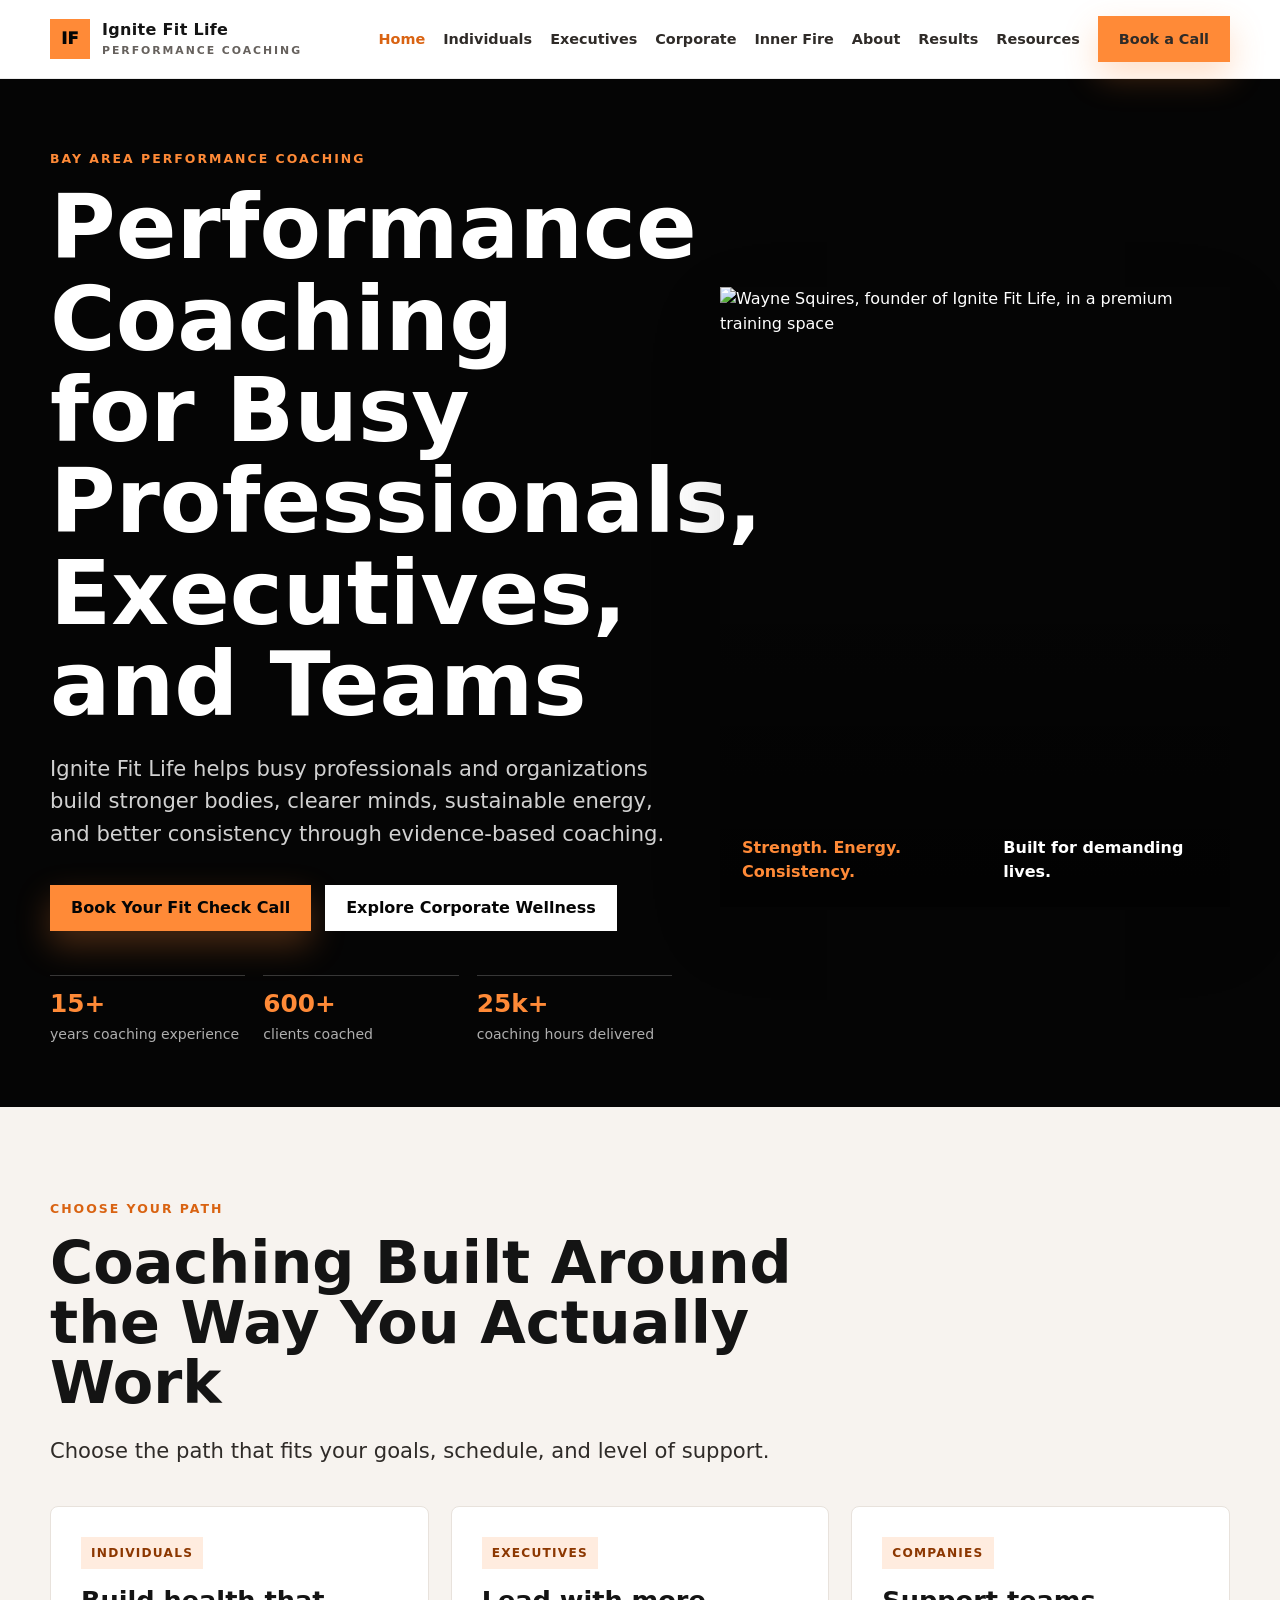
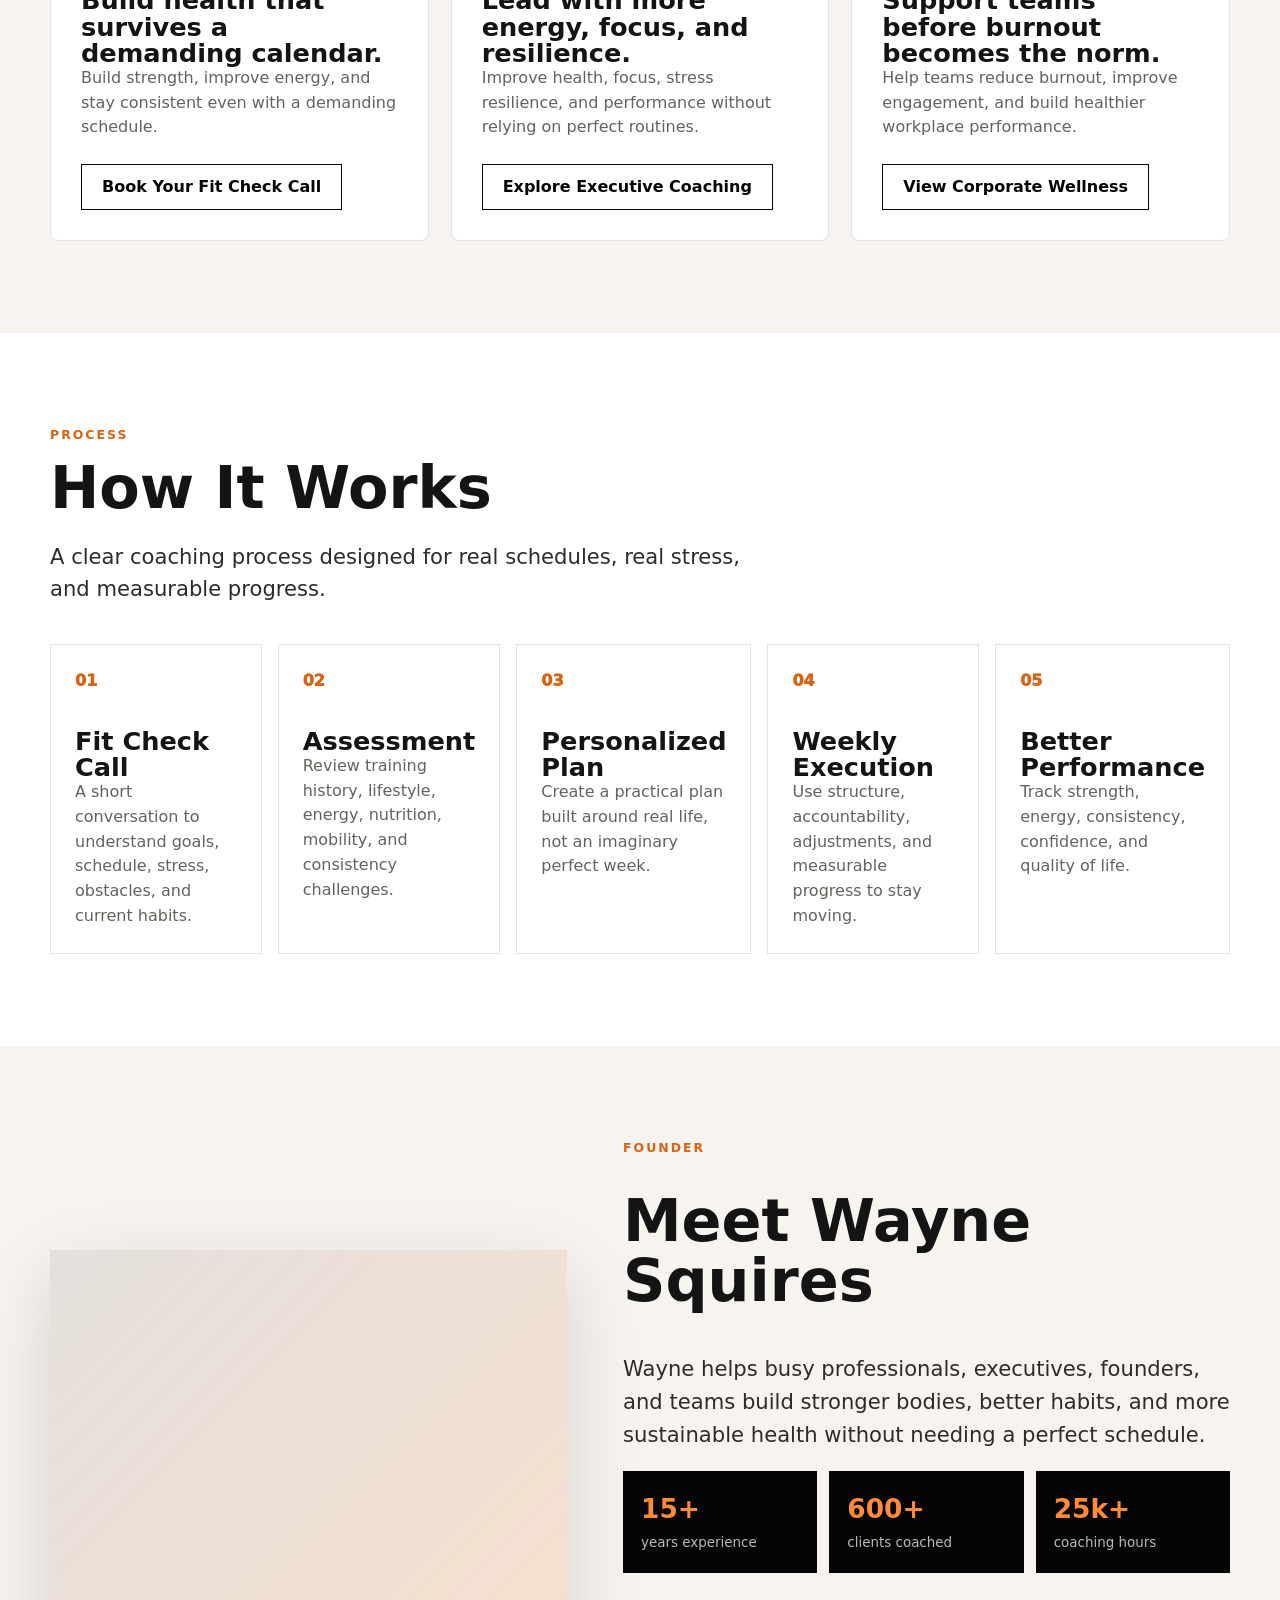
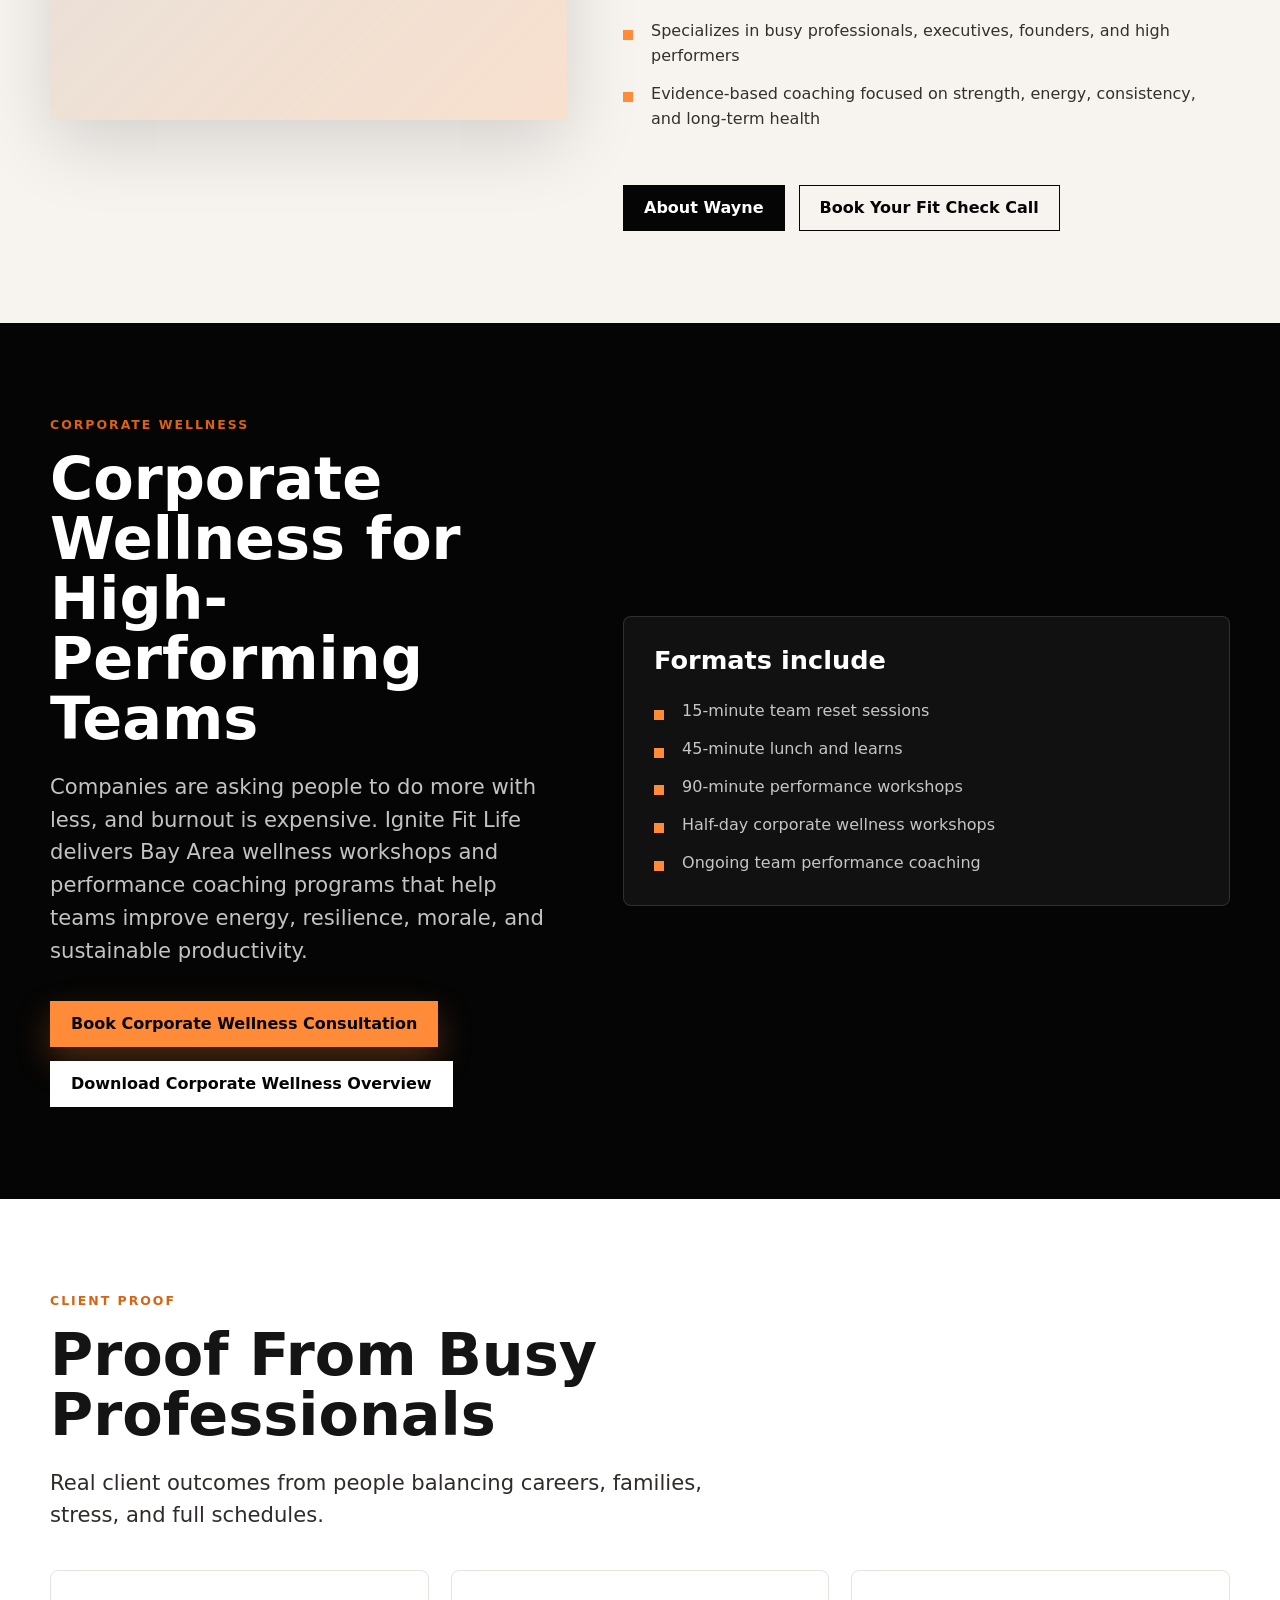
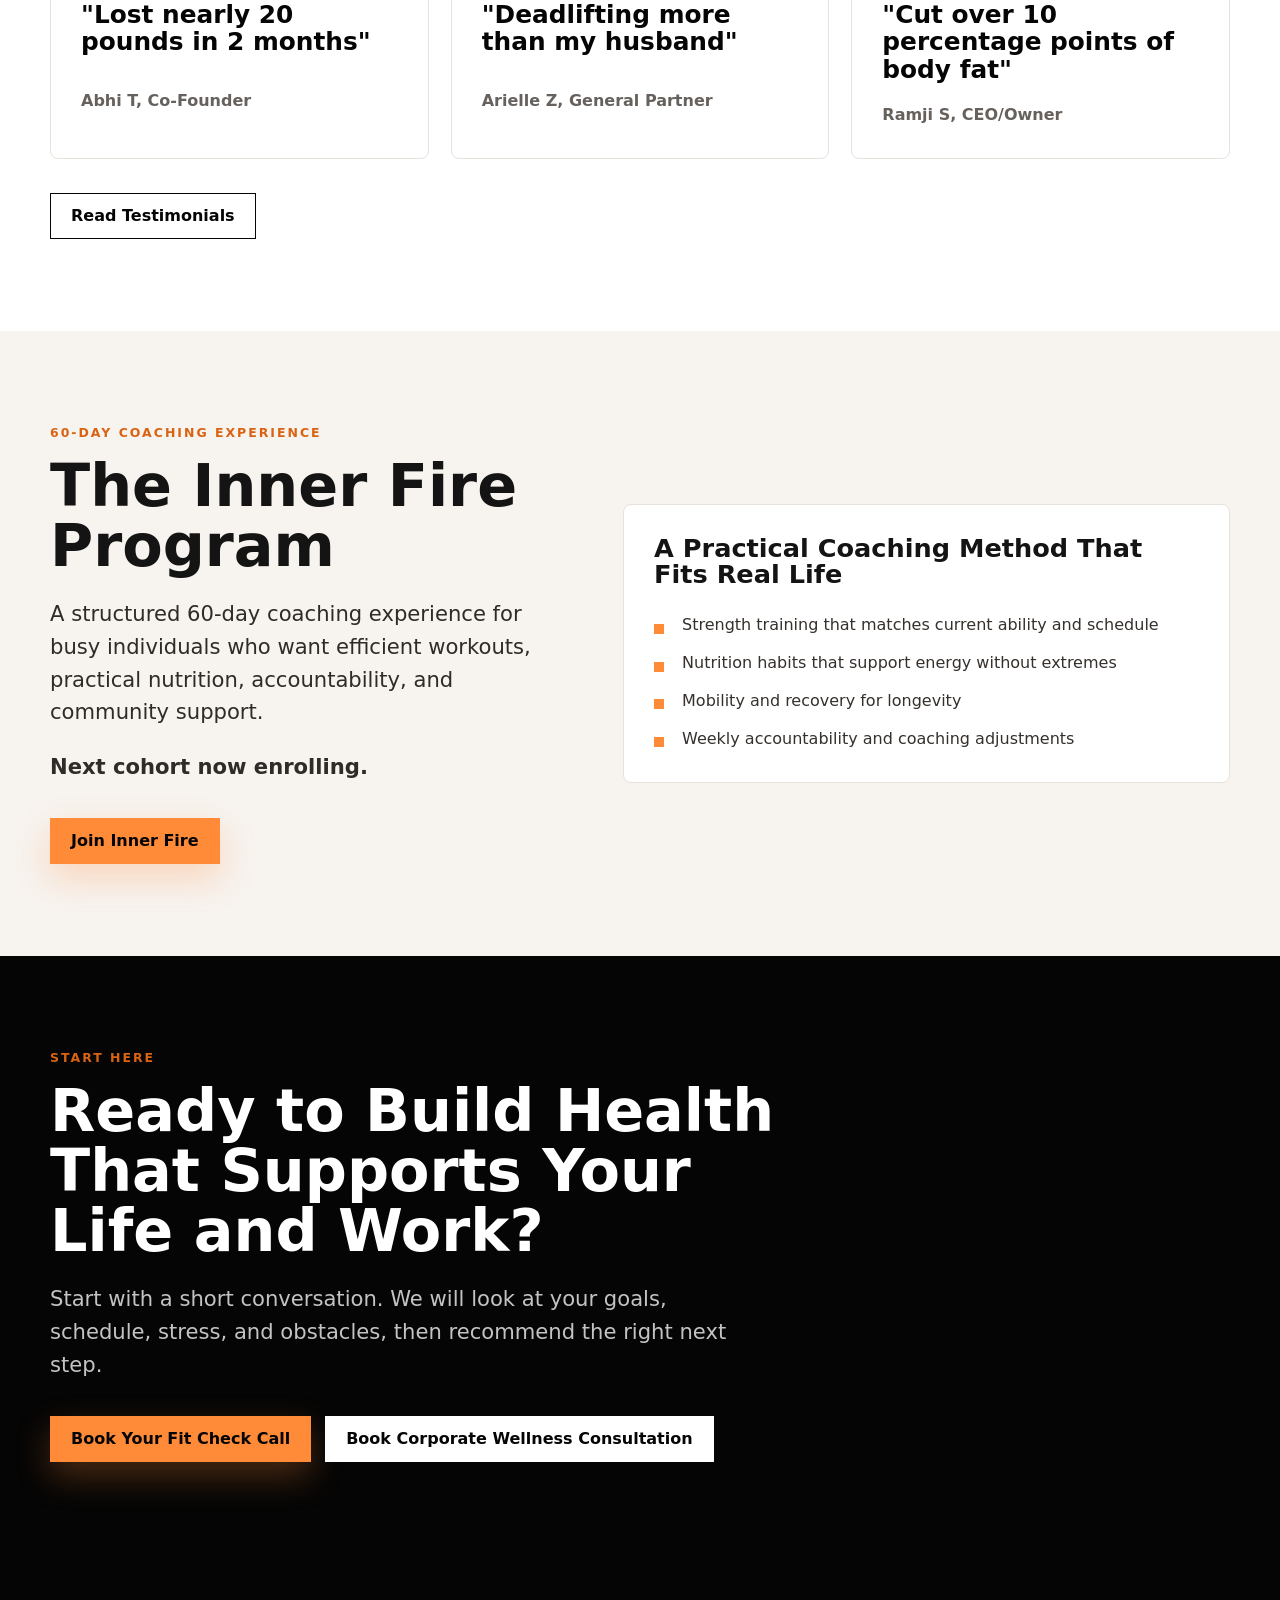
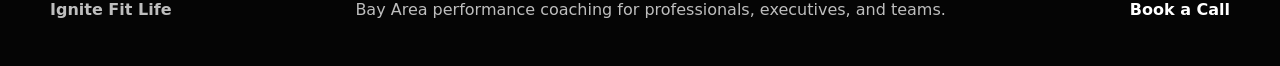
==== index.html @ bec77157 "Add files via upload" ====
<!doctype html>
<html lang="en">
<head>
  <meta charset="utf-8">
  <meta name="viewport" content="width=device-width, initial-scale=1">
  <title>Ignite Fit Life | Executive Fitness Coaching & Corporate Wellness Bay Area</title>
  <meta name="description" content="Performance coaching for busy professionals, founders, executives, and teams in the San Francisco Bay Area.">
  <link rel="stylesheet" href="styles.css">
</head>
<body>
  <header class="site-header">
    <div class="nav-wrap">
      <a class="brand" href="index.html" aria-label="Ignite Fit Life home"><span class="brand-mark">IF</span><span>Ignite Fit Life<small>Performance Coaching</small></span></a>
      <button class="nav-toggle" aria-label="Open navigation" aria-expanded="false">+</button>
      <nav class="main-nav" aria-label="Main navigation">
        <a aria-current="page" href="index.html">Home</a>
        <a href="individual-coaching.html">Individuals</a>
        <a href="executive-performance-coaching.html">Executives</a>
        <a href="corporate-wellness.html">Corporate</a>
        <a href="inner-fire-program.html">Inner Fire</a>
        <a href="about-wayne.html">About</a>
        <a href="testimonials.html">Results</a>
        <a href="blog-resources.html">Resources</a>
        <a class="nav-cta" href="contact-book-call.html">Book a Call</a>
      </nav>
    </div>
  </header>

  <main>
    <section class="hero">
      <div class="hero-inner">
        <div>
          <p class="eyebrow">Bay Area performance coaching</p>
          <h1>Performance Coaching for Busy Professionals, Executives, and Teams</h1>
          <p class="lead">Ignite Fit Life helps busy professionals and organizations build stronger bodies, clearer minds, sustainable energy, and better consistency through evidence-based coaching.</p>
          <div class="hero-actions">
            <a class="button" href="https://coachingignitefitlife.com/schedule-page-9878" target="_blank" rel="noopener">Book Your Fit Check Call</a>
            <a class="button secondary" href="corporate-wellness.html">Explore Corporate Wellness</a>
          </div>
          <div class="hero-proof" aria-label="Coaching credibility">
            <div class="metric"><strong>15+</strong><span>years coaching experience</span></div>
            <div class="metric"><strong>600+</strong><span>clients coached</span></div>
            <div class="metric"><strong>25k+</strong><span>coaching hours delivered</span></div>
          </div>
        </div>
        <div class="hero-media">
          <img src="assets/wayne-hero.png" alt="Wayne Squires, founder of Ignite Fit Life, in a premium training space">
          <div class="media-note"><span>Strength. Energy. Consistency.</span><b>Built for demanding lives.</b></div>
        </div>
      </div>
    </section>

    <section class="section soft">
      <div class="container">
        <p class="eyebrow">Choose your path</p>
        <h2>Coaching Built Around the Way You Actually Work</h2>
        <p class="lead">Choose the path that fits your goals, schedule, and level of support.</p>
        <div class="grid three" style="margin-top:38px">
          <article class="card">
            <span class="tag">Individuals</span>
            <h3>Build health that survives a demanding calendar.</h3>
            <p>Build strength, improve energy, and stay consistent even with a demanding schedule.</p>
            <a class="button outline" href="individual-coaching.html">Book Your Fit Check Call</a>
          </article>
          <article class="card">
            <span class="tag">Executives</span>
            <h3>Lead with more energy, focus, and resilience.</h3>
            <p>Improve health, focus, stress resilience, and performance without relying on perfect routines.</p>
            <a class="button outline" href="executive-performance-coaching.html">Explore Executive Coaching</a>
          </article>
          <article class="card">
            <span class="tag">Companies</span>
            <h3>Support teams before burnout becomes the norm.</h3>
            <p>Help teams reduce burnout, improve engagement, and build healthier workplace performance.</p>
            <a class="button outline" href="corporate-wellness.html">View Corporate Wellness</a>
          </article>
        </div>
      </div>
    </section>

    <section class="section">
      <div class="container">
        <p class="eyebrow">Process</p>
        <h2>How It Works</h2>
        <p class="lead">A clear coaching process designed for real schedules, real stress, and measurable progress.</p>
        <div class="timeline">
          <div class="step"><h3>Fit Check Call</h3><p class="muted">A short conversation to understand goals, schedule, stress, obstacles, and current habits.</p></div>
          <div class="step"><h3>Assessment</h3><p class="muted">Review training history, lifestyle, energy, nutrition, mobility, and consistency challenges.</p></div>
          <div class="step"><h3>Personalized Plan</h3><p class="muted">Create a practical plan built around real life, not an imaginary perfect week.</p></div>
          <div class="step"><h3>Weekly Execution</h3><p class="muted">Use structure, accountability, adjustments, and measurable progress to stay moving.</p></div>
          <div class="step"><h3>Better Performance</h3><p class="muted">Track strength, energy, consistency, confidence, and quality of life.</p></div>
        </div>
      </div>
    </section>

    <section class="section soft">
      <div class="container split">
        <div class="image-block" role="img" aria-label="Wayne Squires coaching a busy professional in San Francisco"></div>
        <div class="profile-panel">
          <p class="eyebrow">Founder</p>
          <h2>Meet Wayne Squires</h2>
          <p class="lead">Wayne helps busy professionals, executives, founders, and teams build stronger bodies, better habits, and more sustainable health without needing a perfect schedule.</p>
          <div class="stat-grid">
            <div class="stat"><strong>15+</strong><span>years experience</span></div>
            <div class="stat"><strong>600+</strong><span>clients coached</span></div>
            <div class="stat"><strong>25k+</strong><span>coaching hours</span></div>
          </div>
          <ul class="list">
            <li>Specializes in busy professionals, executives, founders, and high performers</li>
            <li>Evidence-based coaching focused on strength, energy, consistency, and long-term health</li>
          </ul>
          <div class="cta-row"><a class="button dark" href="about-wayne.html">About Wayne</a><a class="button outline" href="https://coachingignitefitlife.com/schedule-page-9878" target="_blank" rel="noopener">Book Your Fit Check Call</a></div>
        </div>
      </div>
    </section>

    <section class="section dark-band">
      <div class="container split">
        <div>
          <p class="eyebrow">Corporate wellness</p>
          <h2>Corporate Wellness for High-Performing Teams</h2>
          <p class="lead">Companies are asking people to do more with less, and burnout is expensive. Ignite Fit Life delivers Bay Area wellness workshops and performance coaching programs that help teams improve energy, resilience, morale, and sustainable productivity.</p>
          <div class="cta-row"><a class="button" href="https://link.apisystem.tech/widget/form/KlIVUCkovBRQIQa1qWDo" target="_blank" rel="noopener">Book Corporate Wellness Consultation</a><a class="button secondary" href="assets/ignite-corporate-wellness-brochure.pdf" target="_blank" rel="noopener">Download Corporate Wellness Overview</a></div>
        </div>
        <div class="card dark-card">
          <h3>Formats include</h3>
          <ul class="list">
            <li>15-minute team reset sessions</li>
            <li>45-minute lunch and learns</li>
            <li>90-minute performance workshops</li>
            <li>Half-day corporate wellness workshops</li>
            <li>Ongoing team performance coaching</li>
          </ul>
        </div>
      </div>
    </section>

    <section class="section">
      <div class="container">
        <p class="eyebrow">Client proof</p>
        <h2>Proof From Busy Professionals</h2>
        <p class="lead">Real client outcomes from people balancing careers, families, stress, and full schedules.</p>
        <div class="grid four grid three" style="margin-top:38px">
          <article class="card quote"><blockquote>"Lost nearly 20 pounds in 2 months"</blockquote><cite>Abhi T, Co-Founder</cite></article>
          <article class="card quote"><blockquote>"Deadlifting more than my husband"</blockquote><cite>Arielle Z, General Partner</cite></article>
          <article class="card quote"><blockquote>"Cut over 10 percentage points of body fat"</blockquote><cite>Ramji S, CEO/Owner</cite></article>
        </div>
        <div class="cta-row"><a class="button outline" href="testimonials.html">Read Testimonials</a></div>
      </div>
    </section>

    <section class="section soft">
      <div class="container split">
        <div>
          <p class="eyebrow">60-day coaching experience</p>
          <h2>The Inner Fire Program</h2>
          <p class="lead">A structured 60-day coaching experience for busy individuals who want efficient workouts, practical nutrition, accountability, and community support.</p>
          <p class="lead"><b>Next cohort now enrolling.</b></p>
          <div class="cta-row"><a class="button" href="inner-fire-program.html">Join Inner Fire</a></div>
        </div>
        <div class="card">
          <h3>A Practical Coaching Method That Fits Real Life</h3>
          <ul class="list">
            <li>Strength training that matches current ability and schedule</li>
            <li>Nutrition habits that support energy without extremes</li>
            <li>Mobility and recovery for longevity</li>
            <li>Weekly accountability and coaching adjustments</li>
          </ul>
        </div>
      </div>
    </section>

    <section class="section dark-band">
      <div class="container">
        <p class="eyebrow">Start here</p>
        <h2>Ready to Build Health That Supports Your Life and Work?</h2>
        <p class="lead">Start with a short conversation. We will look at your goals, schedule, stress, and obstacles, then recommend the right next step.</p>
        <div class="cta-row"><a class="button" href="https://coachingignitefitlife.com/schedule-page-9878" target="_blank" rel="noopener">Book Your Fit Check Call</a><a class="button secondary" href="https://link.apisystem.tech/widget/form/KlIVUCkovBRQIQa1qWDo" target="_blank" rel="noopener">Book Corporate Wellness Consultation</a></div>
      </div>
    </section>
  </main>

  <footer class="footer"><div class="footer-inner"><b>Ignite Fit Life</b><span>Bay Area performance coaching for professionals, executives, and teams.</span><a href="contact-book-call.html">Book a Call</a></div></footer>
  <script src="script.js"></script>
</body>
</html>
---- styles.css ----
:root {
  --black: #050505;
  --ink: #141414;
  --muted: #66615d;
  --line: #e8e2dc;
  --soft: #f7f3ef;
  --white: #ffffff;
  --orange: #ff8a37;
  --orange-dark: #d96312;
  --shadow: 0 24px 70px rgba(0, 0, 0, 0.14);
}

* {
  box-sizing: border-box;
}

html {
  scroll-behavior: smooth;
}

body {
  margin: 0;
  font-family: Inter, ui-sans-serif, system-ui, -apple-system, BlinkMacSystemFont, "Segoe UI", sans-serif;
  color: var(--ink);
  background: var(--white);
  line-height: 1.55;
}

img {
  display: block;
  width: 100%;
}

a {
  color: inherit;
  text-decoration: none;
}

.site-header {
  position: sticky;
  top: 0;
  z-index: 20;
  background: rgba(255, 255, 255, 0.94);
  border-bottom: 1px solid rgba(0, 0, 0, 0.08);
  backdrop-filter: blur(18px);
}

.nav-wrap {
  width: min(1180px, calc(100% - 32px));
  margin: 0 auto;
  min-height: 78px;
  display: flex;
  align-items: center;
  justify-content: space-between;
  gap: 20px;
}

.brand {
  display: flex;
  align-items: center;
  gap: 12px;
  font-weight: 900;
  letter-spacing: 0.02em;
}

.brand-mark {
  display: grid;
  place-items: center;
  width: 40px;
  height: 40px;
  color: var(--black);
  background: var(--orange);
  font-weight: 950;
}

.brand small {
  display: block;
  color: var(--muted);
  font-size: 0.68rem;
  font-weight: 750;
  letter-spacing: 0.18em;
  text-transform: uppercase;
}

.nav-toggle {
  display: none;
  width: 44px;
  height: 44px;
  border: 1px solid var(--line);
  background: var(--white);
  color: var(--black);
  font-size: 1.35rem;
}

.main-nav {
  display: flex;
  align-items: center;
  gap: 18px;
  font-size: 0.9rem;
  font-weight: 750;
}

.main-nav a {
  color: #2f2b28;
}

.main-nav a:hover,
.main-nav a[aria-current="page"] {
  color: var(--orange-dark);
}

.nav-cta,
.button {
  display: inline-flex;
  align-items: center;
  justify-content: center;
  min-height: 46px;
  padding: 0 20px;
  border: 1px solid transparent;
  background: var(--orange);
  color: var(--black);
  font-weight: 900;
  line-height: 1;
  box-shadow: 0 14px 34px rgba(255, 138, 55, 0.28);
}

.button.secondary {
  background: var(--white);
  color: var(--black);
  border-color: rgba(255, 255, 255, 0.55);
  box-shadow: none;
}

.button.outline {
  background: transparent;
  color: var(--black);
  border-color: var(--black);
  box-shadow: none;
}

.button.dark {
  background: var(--black);
  color: var(--white);
  box-shadow: none;
}

.section {
  padding: 92px 0;
}

.section.tight {
  padding: 64px 0;
}

.container {
  width: min(1180px, calc(100% - 32px));
  margin: 0 auto;
}

.eyebrow {
  margin: 0 0 14px;
  color: var(--orange-dark);
  font-size: 0.78rem;
  font-weight: 900;
  letter-spacing: 0.16em;
  text-transform: uppercase;
}

h1,
h2,
h3 {
  margin: 0;
  line-height: 1.02;
  letter-spacing: 0;
}

h1 {
  max-width: 850px;
  font-size: clamp(3rem, 7vw, 6.9rem);
}

h2 {
  max-width: 780px;
  font-size: clamp(2.1rem, 4.6vw, 4.25rem);
}

h3 {
  font-size: clamp(1.25rem, 2vw, 1.75rem);
}

p {
  margin: 0;
}

.lead {
  max-width: 720px;
  margin-top: 22px;
  color: #2f2b28;
  font-size: clamp(1.05rem, 2vw, 1.32rem);
}

.hero {
  min-height: calc(100svh - 78px);
  display: grid;
  align-items: stretch;
  background: var(--black);
  color: var(--white);
}

.hero-inner {
  width: min(1180px, calc(100% - 32px));
  margin: 0 auto;
  display: grid;
  grid-template-columns: minmax(0, 1fr) minmax(370px, 0.82fr);
  gap: 48px;
  align-items: center;
  padding: 70px 0 62px;
}

.hero .eyebrow {
  color: var(--orange);
}

.hero .lead {
  color: rgba(255, 255, 255, 0.82);
}

.hero-actions,
.cta-row {
  display: flex;
  flex-wrap: wrap;
  gap: 14px;
  margin-top: 34px;
}

.hero-proof {
  display: grid;
  grid-template-columns: repeat(3, 1fr);
  gap: 18px;
  max-width: 650px;
  margin-top: 44px;
}

.metric {
  border-top: 1px solid rgba(255, 255, 255, 0.2);
  padding-top: 16px;
}

.metric strong {
  display: block;
  color: var(--orange);
  font-size: 1.55rem;
  line-height: 1;
}

.metric span {
  display: block;
  margin-top: 7px;
  color: rgba(255, 255, 255, 0.68);
  font-size: 0.88rem;
}

.hero-media {
  position: relative;
  min-height: 620px;
  overflow: hidden;
  box-shadow: var(--shadow);
}

.hero-media img {
  height: 100%;
  object-fit: cover;
  object-position: center top;
}

.hero-media:after {
  content: "";
  position: absolute;
  inset: 0;
  background: linear-gradient(180deg, transparent 46%, rgba(0, 0, 0, 0.65));
}

.media-note {
  position: absolute;
  left: 22px;
  right: 22px;
  bottom: 22px;
  z-index: 1;
  display: flex;
  justify-content: space-between;
  gap: 18px;
  color: var(--white);
  font-weight: 850;
}

.media-note span {
  color: var(--orange);
}

.split {
  display: grid;
  grid-template-columns: 0.92fr 1.08fr;
  gap: 56px;
  align-items: center;
}

.soft {
  background: var(--soft);
}

.dark-band {
  background: var(--black);
  color: var(--white);
}

.dark-band .lead,
.dark-band .muted,
.dark-band .list li {
  color: rgba(255, 255, 255, 0.76);
}

.grid {
  display: grid;
  gap: 22px;
}

.grid.three {
  grid-template-columns: repeat(3, 1fr);
}

.grid.two {
  grid-template-columns: repeat(2, 1fr);
}

.card {
  border: 1px solid var(--line);
  background: var(--white);
  padding: 30px;
  border-radius: 8px;
}

.card.dark-card {
  background: #111;
  border-color: rgba(255, 255, 255, 0.13);
  color: var(--white);
}

.card .tag {
  display: inline-block;
  margin-bottom: 18px;
  padding: 7px 10px;
  background: rgba(255, 138, 55, 0.16);
  color: #8c3700;
  font-size: 0.76rem;
  font-weight: 900;
  letter-spacing: 0.1em;
  text-transform: uppercase;
}

.card p,
.muted {
  color: var(--muted);
}

.card .button {
  margin-top: 24px;
}

.timeline {
  counter-reset: step;
  display: grid;
  grid-template-columns: repeat(5, 1fr);
  gap: 16px;
  margin-top: 38px;
}

.step {
  counter-increment: step;
  position: relative;
  padding: 24px;
  border: 1px solid var(--line);
  background: var(--white);
}

.step:before {
  content: counter(step, decimal-leading-zero);
  display: block;
  margin-bottom: 34px;
  color: var(--orange-dark);
  font-weight: 950;
}

.profile-panel {
  display: grid;
  gap: 20px;
}

.stat-grid {
  display: grid;
  grid-template-columns: repeat(3, 1fr);
  gap: 12px;
}

.stat {
  padding: 18px;
  background: var(--black);
  color: var(--white);
}

.stat strong {
  display: block;
  color: var(--orange);
  font-size: 1.65rem;
}

.stat span {
  color: rgba(255, 255, 255, 0.72);
  font-size: 0.84rem;
}

.image-block {
  min-height: 470px;
  background:
    linear-gradient(135deg, rgba(0, 0, 0, 0.08), rgba(255, 138, 55, 0.18)),
    url("assets/wayne-profile.png") center top / cover;
  box-shadow: var(--shadow);
}

.list {
  display: grid;
  gap: 13px;
  margin: 26px 0 0;
  padding: 0;
  list-style: none;
}

.list li {
  position: relative;
  padding-left: 28px;
  color: #35302c;
}

.list li:before {
  content: "";
  position: absolute;
  left: 0;
  top: 0.65em;
  width: 10px;
  height: 10px;
  background: var(--orange);
}

.quote {
  display: grid;
  gap: 20px;
}

.quote blockquote {
  margin: 0;
  color: var(--black);
  font-size: 1.55rem;
  font-weight: 900;
  line-height: 1.1;
}

.quote cite {
  color: var(--muted);
  font-style: normal;
  font-weight: 750;
}

.page-hero {
  padding: 86px 0 72px;
  background: var(--black);
  color: var(--white);
}

.page-hero .lead {
  color: rgba(255, 255, 255, 0.8);
}

.page-grid {
  display: grid;
  grid-template-columns: 0.72fr 0.28fr;
  gap: 34px;
  align-items: start;
}

.sidebar {
  position: sticky;
  top: 104px;
  border: 1px solid var(--line);
  padding: 24px;
  background: var(--white);
}

.sidebar .button {
  width: 100%;
  margin-top: 18px;
}

.program-strip {
  display: grid;
  grid-template-columns: repeat(4, 1fr);
  gap: 1px;
  background: var(--line);
  border: 1px solid var(--line);
}

.program-strip div {
  padding: 24px;
  background: var(--white);
}

.resource-list {
  display: grid;
  gap: 18px;
}

.resource {
  display: grid;
  grid-template-columns: 180px 1fr;
  gap: 24px;
  align-items: center;
  border: 1px solid var(--line);
  padding: 18px;
  background: var(--white);
}

.resource-thumb {
  min-height: 130px;
  background:
    linear-gradient(135deg, rgba(255, 138, 55, 0.88), rgba(5, 5, 5, 0.9)),
    url("assets/wayne-hero.png") center top / cover;
}

.form {
  display: grid;
  gap: 14px;
}

.form label {
  display: grid;
  gap: 7px;
  color: #312d29;
  font-size: 0.9rem;
  font-weight: 850;
}

.form input,
.form textarea,
.form select {
  width: 100%;
  border: 1px solid var(--line);
  padding: 14px 14px;
  background: var(--white);
  color: var(--black);
  font: inherit;
}

.form textarea {
  min-height: 130px;
  resize: vertical;
}

.embed-frame {
  width: 100%;
  min-height: 690px;
  border: 1px solid var(--line);
  background: var(--white);
}

.footer {
  padding: 44px 0;
  background: var(--black);
  color: rgba(255, 255, 255, 0.74);
}

.footer-inner {
  width: min(1180px, calc(100% - 32px));
  margin: 0 auto;
  display: flex;
  justify-content: space-between;
  gap: 20px;
  flex-wrap: wrap;
}

.footer a {
  color: var(--white);
  font-weight: 750;
}

@media (max-width: 1050px) {
  .nav-toggle {
    display: grid;
    place-items: center;
  }

  .main-nav {
    position: absolute;
    left: 16px;
    right: 16px;
    top: 78px;
    display: none;
    flex-direction: column;
    align-items: stretch;
    padding: 18px;
    background: var(--white);
    border: 1px solid var(--line);
    box-shadow: var(--shadow);
  }

  .main-nav.is-open {
    display: flex;
  }

  .nav-cta {
    width: 100%;
  }

  .hero-inner,
  .split,
  .page-grid {
    grid-template-columns: 1fr;
  }

  .hero-media {
    min-height: 460px;
  }

  .grid.three,
  .grid.two,
  .timeline,
  .program-strip {
    grid-template-columns: repeat(2, 1fr);
  }

  .sidebar {
    position: static;
  }
}

@media (max-width: 680px) {
  .nav-wrap,
  .container,
  .hero-inner,
  .footer-inner {
    width: min(100% - 24px, 1180px);
  }

  .section {
    padding: 66px 0;
  }

  .hero-inner {
    padding: 42px 0;
    gap: 32px;
  }

  .hero {
    min-height: auto;
  }

  .hero-proof,
  .grid.three,
  .grid.two,
  .timeline,
  .stat-grid,
  .program-strip,
  .resource {
    grid-template-columns: 1fr;
  }

  .hero-media,
  .image-block {
    min-height: 360px;
  }

  .card,
  .step {
    padding: 22px;
  }

  .page-hero {
    padding: 58px 0;
  }

  .media-note {
    display: block;
  }
}
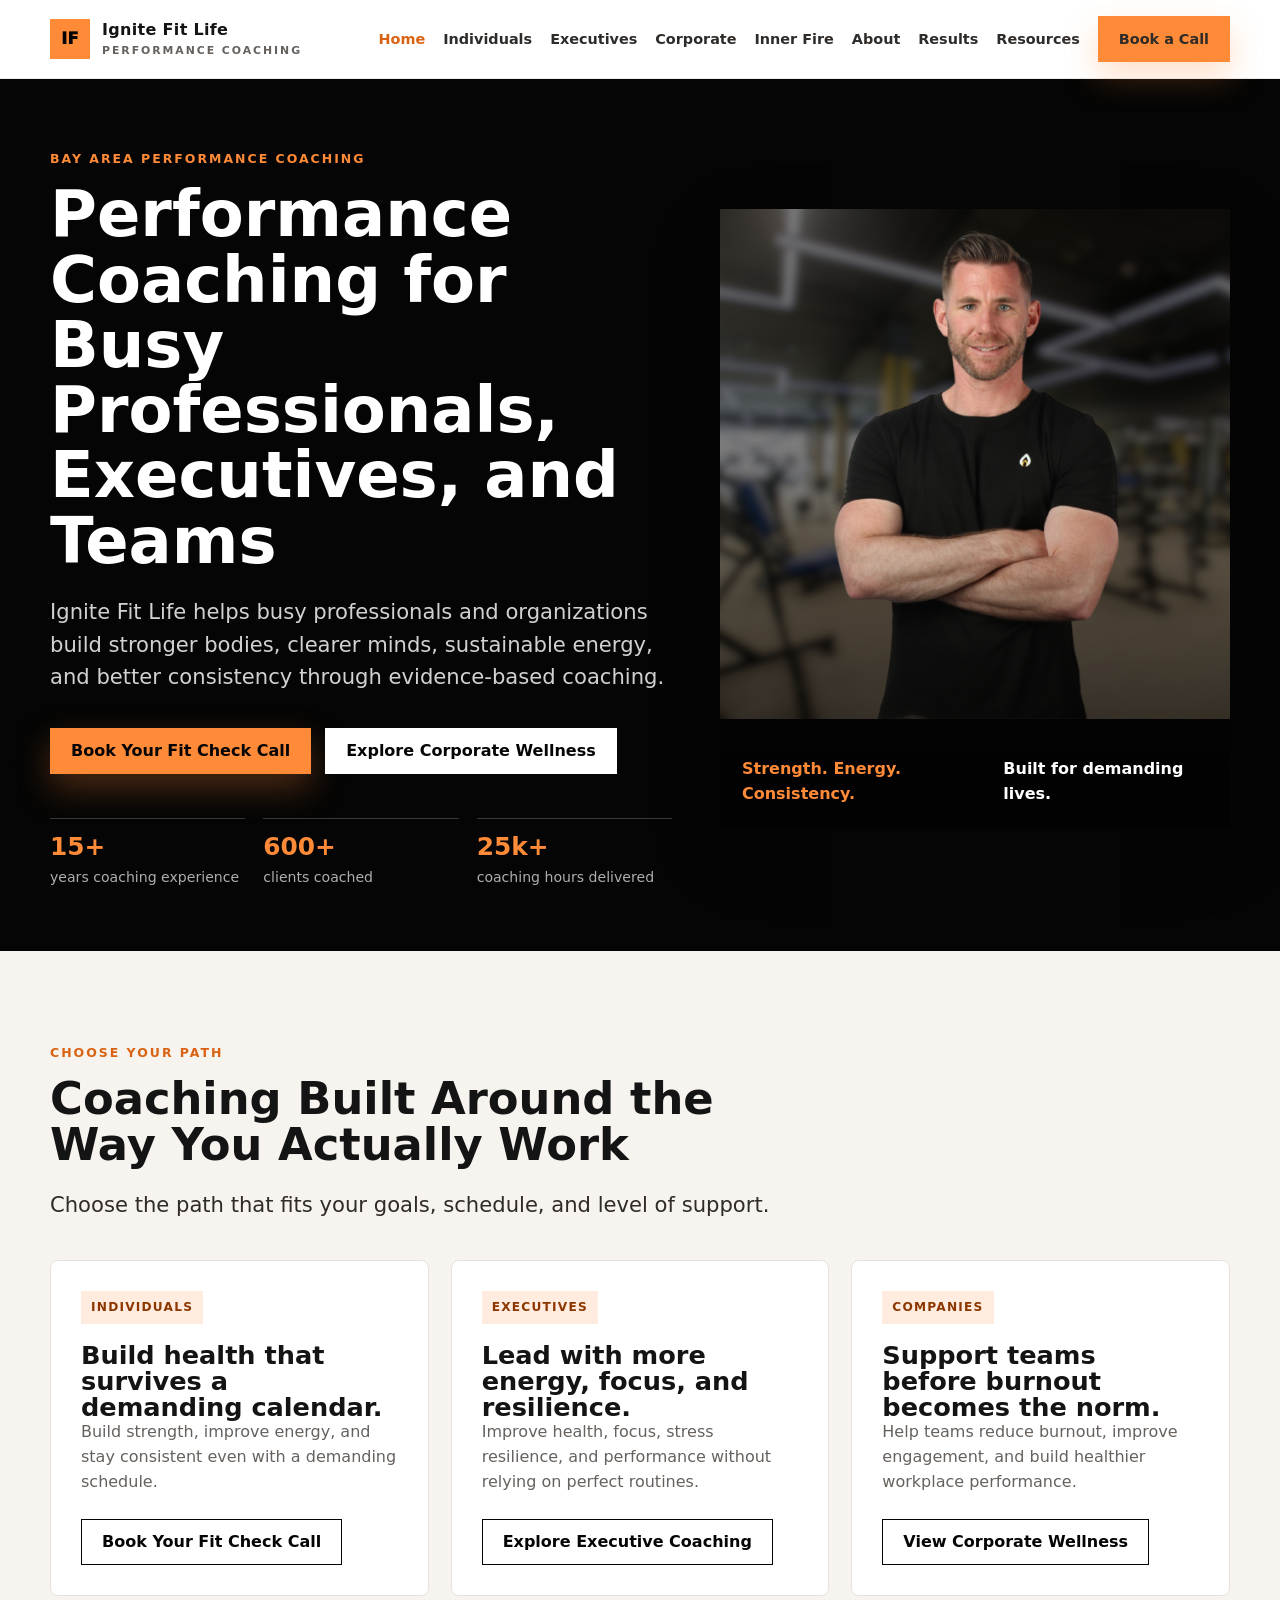
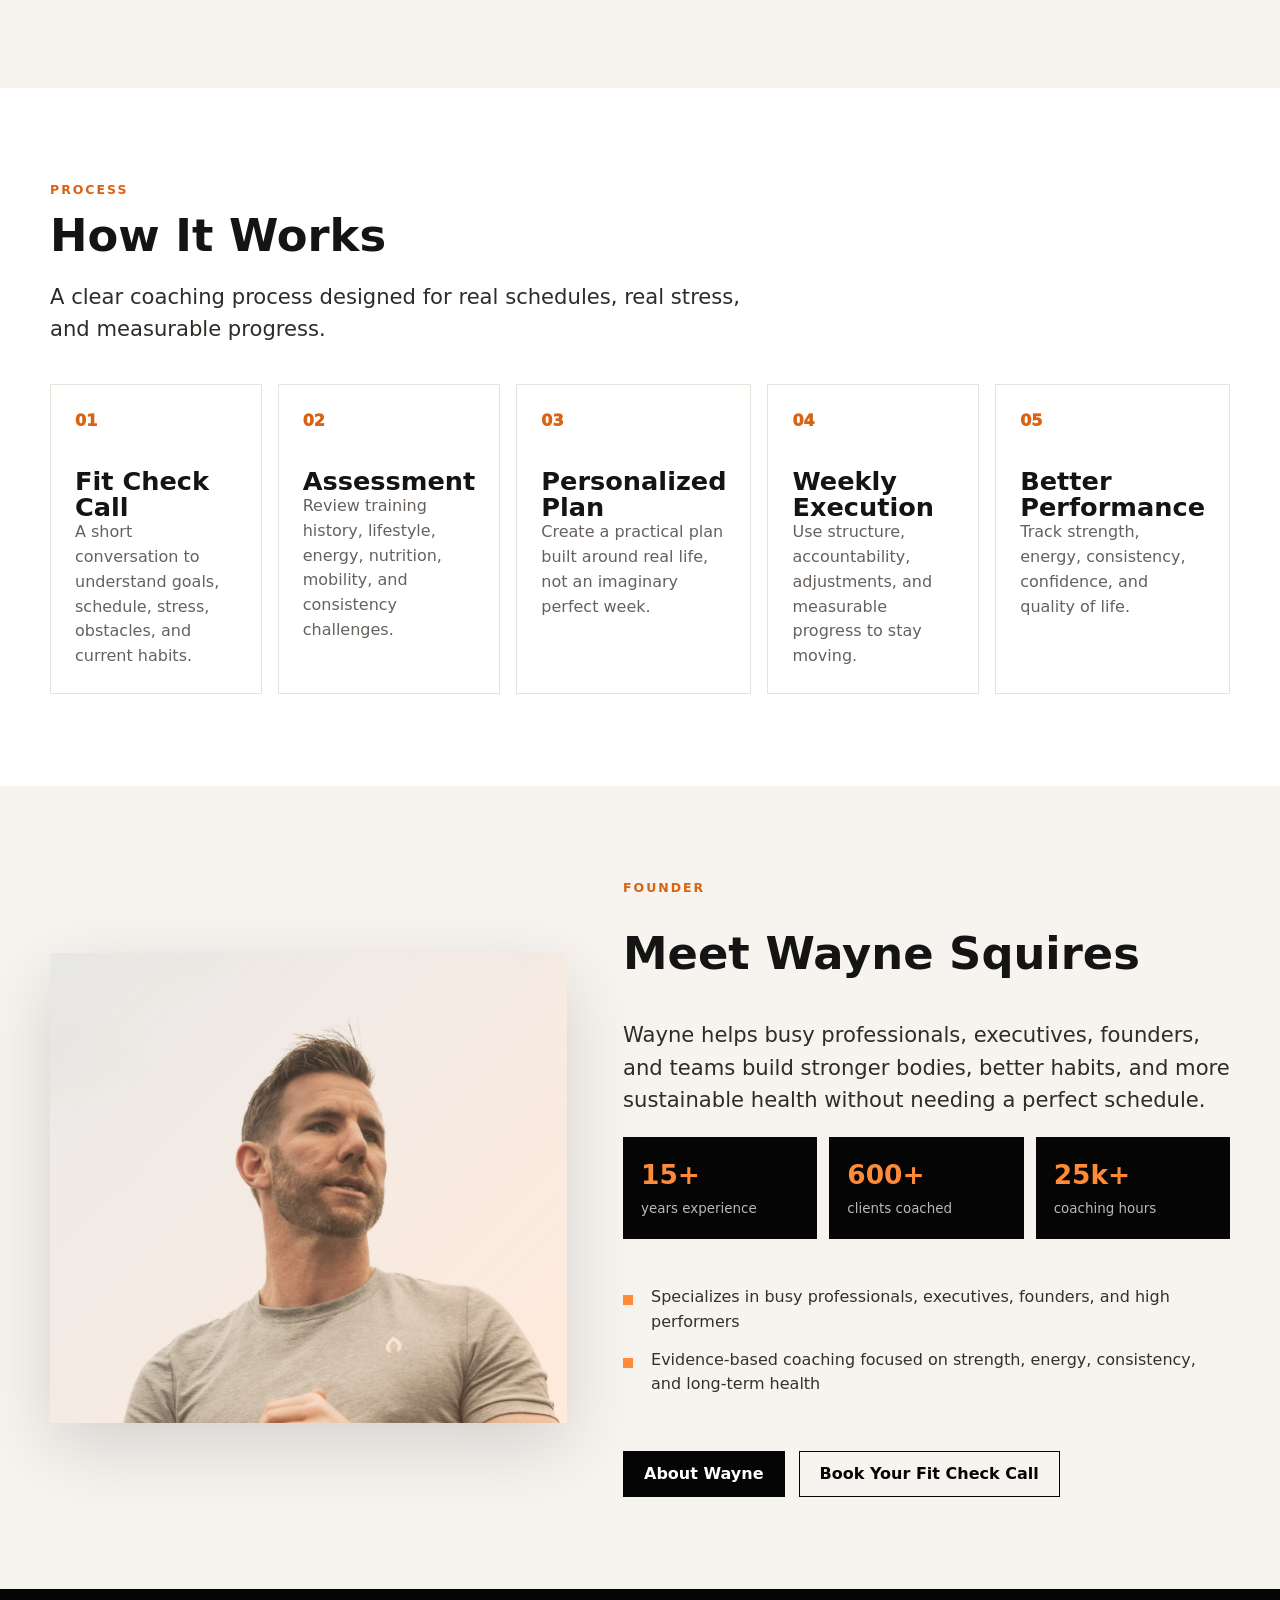
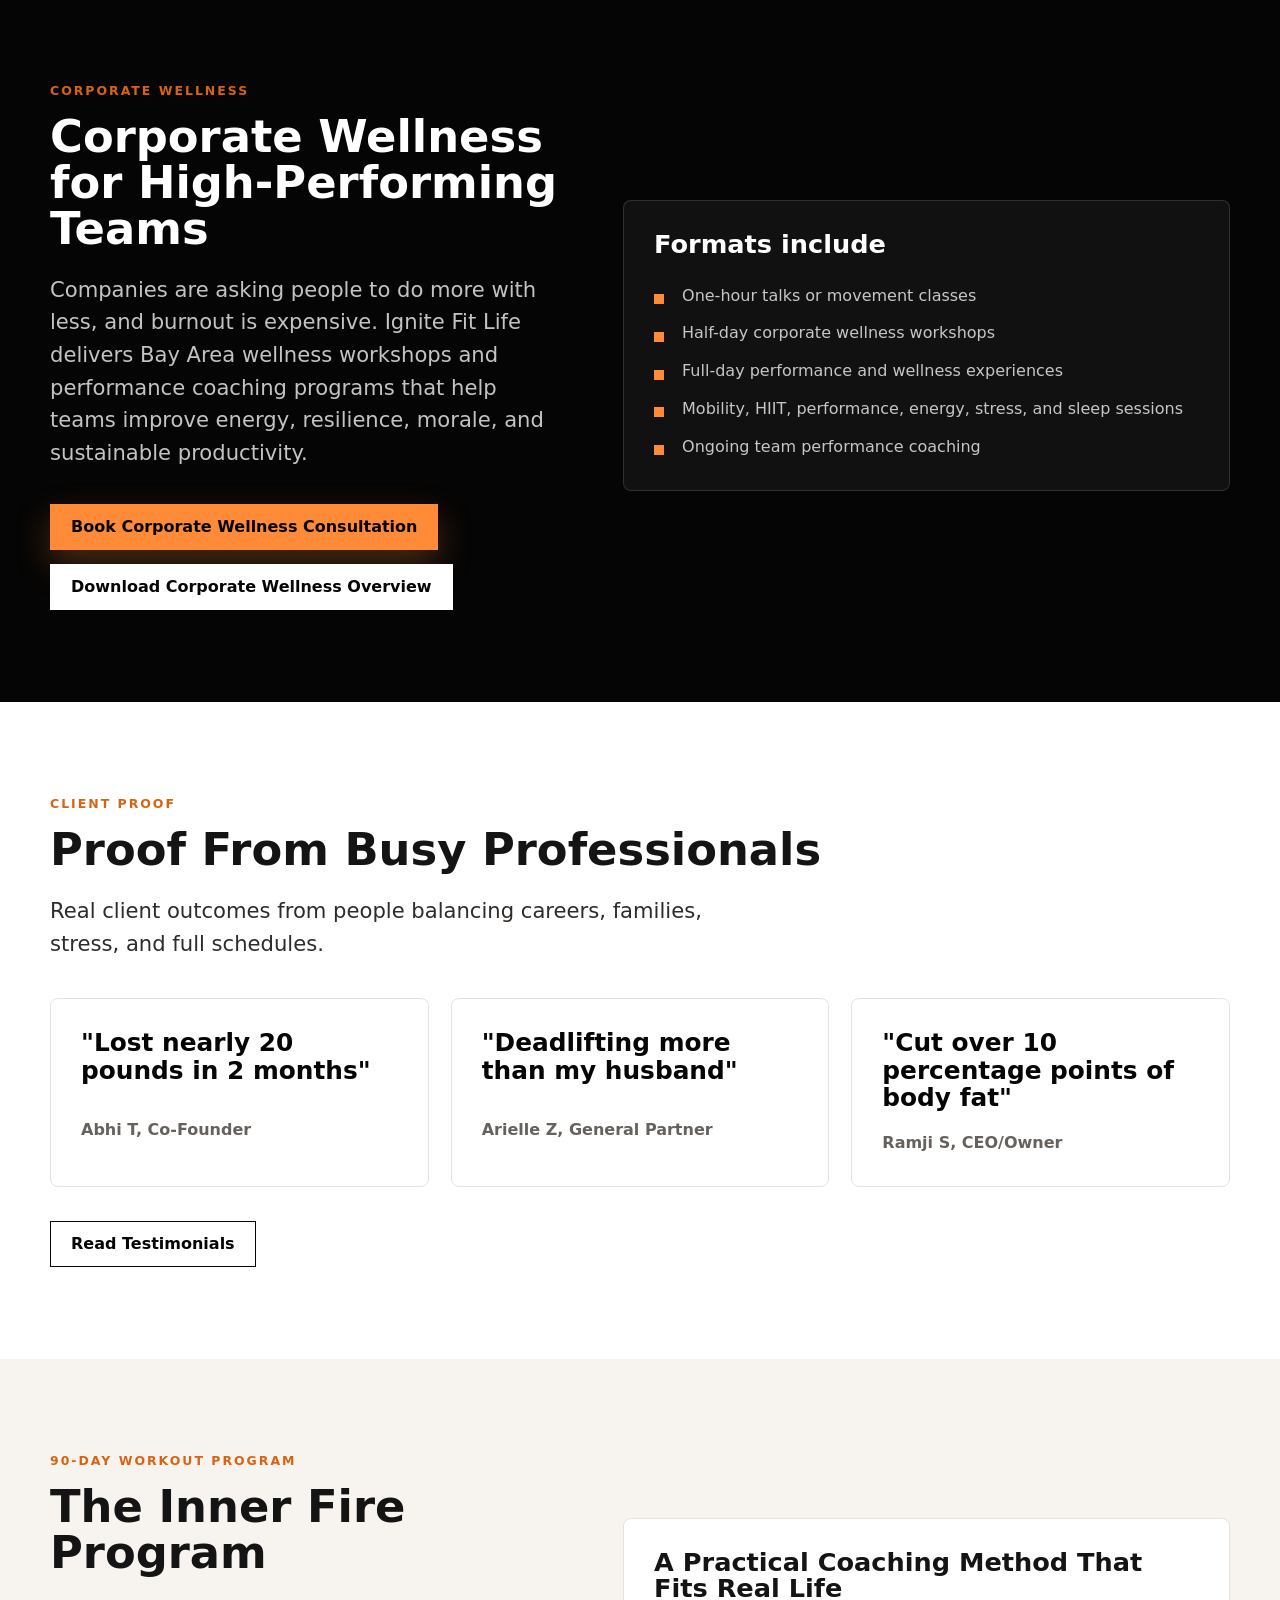
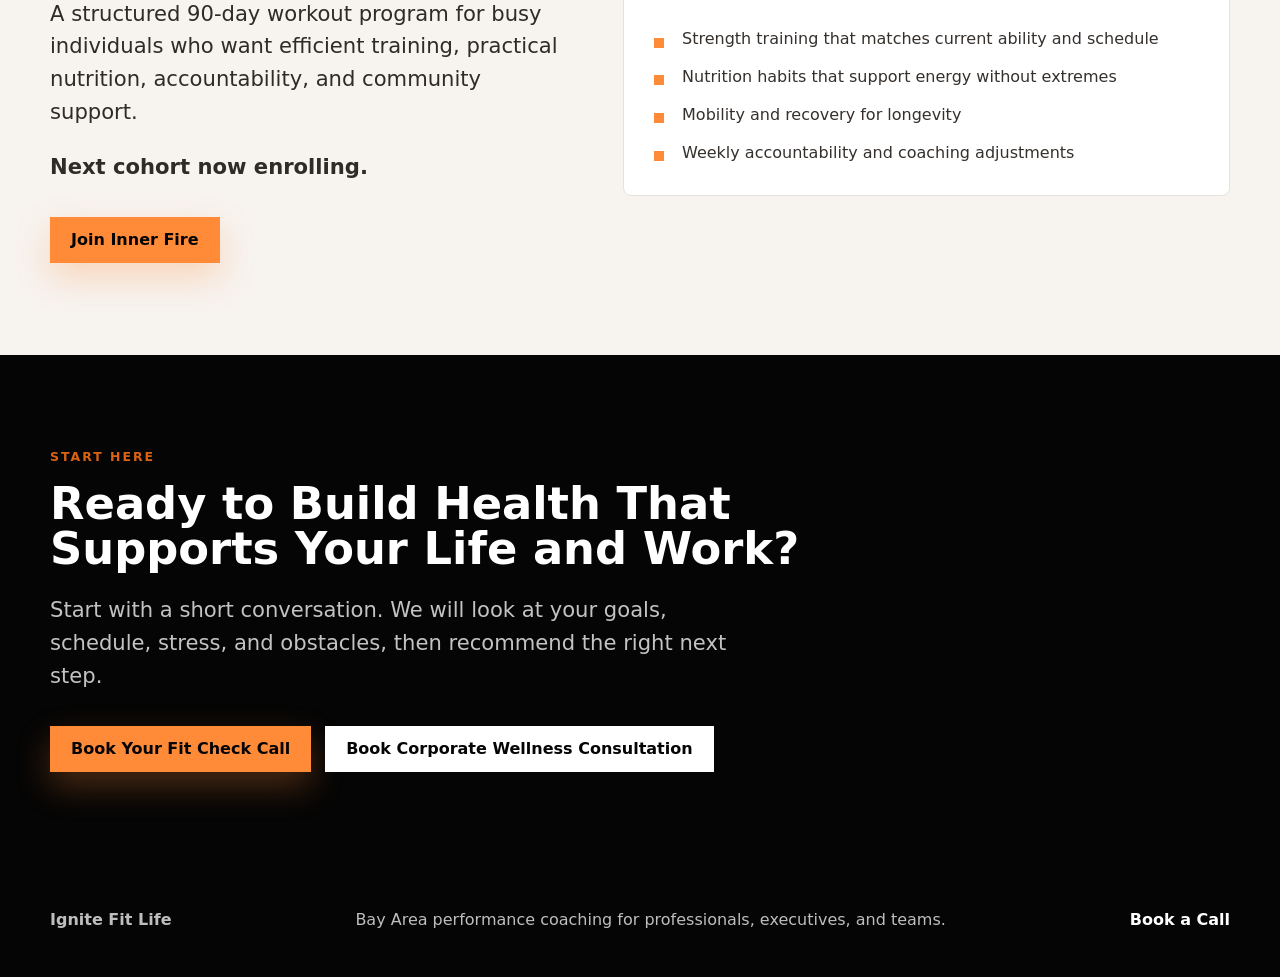
==== commit f9a5f327: "Add files via upload" ====
--- a/index.html
+++ b/index.html
@@ -60,7 +60,7 @@
             <span class="tag">Individuals</span>
             <h3>Build health that survives a demanding calendar.</h3>
             <p>Build strength, improve energy, and stay consistent even with a demanding schedule.</p>
-            <a class="button outline" href="individual-coaching.html">Book Your Fit Check Call</a>
+            <a class="button outline" href="https://coachingignitefitlife.com/schedule-page-9878" target="_blank" rel="noopener">Book Your Fit Check Call</a>
           </article>
           <article class="card">
             <span class="tag">Executives</span>
@@ -125,10 +125,10 @@
         <div class="card dark-card">
           <h3>Formats include</h3>
           <ul class="list">
-            <li>15-minute team reset sessions</li>
-            <li>45-minute lunch and learns</li>
-            <li>90-minute performance workshops</li>
+            <li>One-hour talks or movement classes</li>
             <li>Half-day corporate wellness workshops</li>
+            <li>Full-day performance and wellness experiences</li>
+            <li>Mobility, HIIT, performance, energy, stress, and sleep sessions</li>
             <li>Ongoing team performance coaching</li>
           </ul>
         </div>
@@ -152,9 +152,9 @@
     <section class="section soft">
       <div class="container split">
         <div>
-          <p class="eyebrow">60-day coaching experience</p>
+          <p class="eyebrow">90-day workout program</p>
           <h2>The Inner Fire Program</h2>
-          <p class="lead">A structured 60-day coaching experience for busy individuals who want efficient workouts, practical nutrition, accountability, and community support.</p>
+          <p class="lead">A structured 90-day workout program for busy individuals who want efficient training, practical nutrition, accountability, and community support.</p>
           <p class="lead"><b>Next cohort now enrolling.</b></p>
           <div class="cta-row"><a class="button" href="inner-fire-program.html">Join Inner Fire</a></div>
         </div>
--- a/styles.css
+++ b/styles.css
@@ -176,12 +176,12 @@
 
 h1 {
   max-width: 850px;
-  font-size: clamp(3rem, 7vw, 6.9rem);
+  font-size: clamp(2.45rem, 5vw, 5.25rem);
 }
 
 h2 {
   max-width: 780px;
-  font-size: clamp(2.1rem, 4.6vw, 4.25rem);
+  font-size: clamp(1.85rem, 3.5vw, 3.4rem);
 }
 
 h3 {
